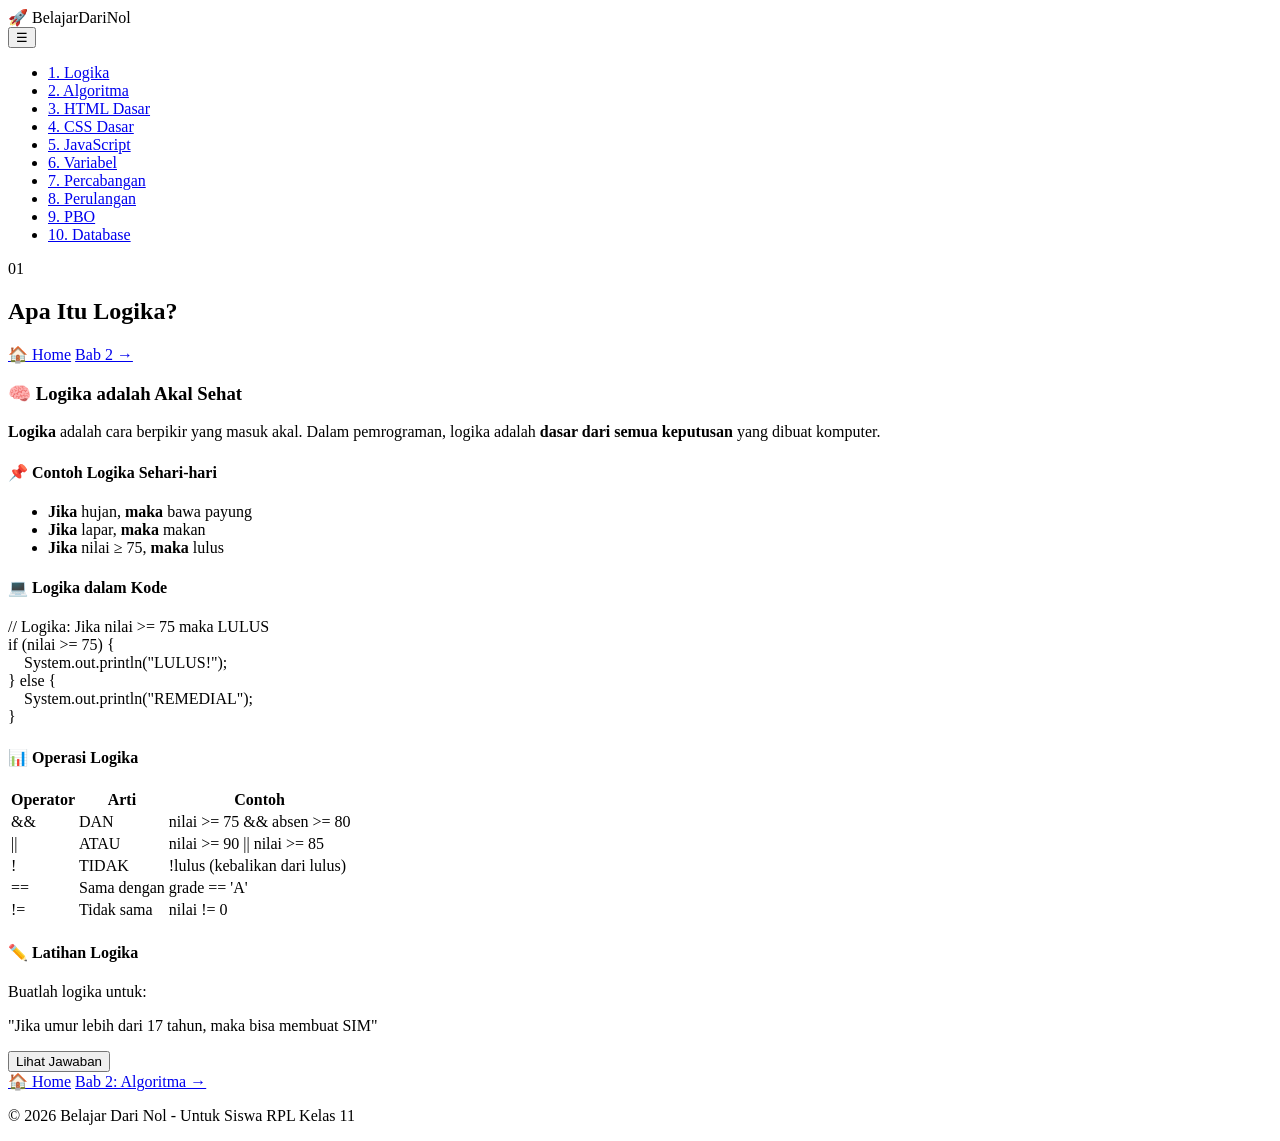
==== bab1.html @ 23e6b059 "Add initial HTML structure for Bab 1" ====
<!DOCTYPE html>
<html lang="id">
<head>
    <meta charset="UTF-8">
    <meta name="viewport" content="width=device-width, initial-scale=1.0">
    <title>Bab 1 - Logika Dasar</title>
    <link rel="stylesheet" href="style.css">
</head>
<body>

    <!-- ========== NAVBAR ========== -->
    <nav class="navbar">
        <div class="container">
            <div class="logo">
                <span class="logo-icon">🚀</span>
                <span class="logo-text">BelajarDariNol</span>
            </div>
            
            <button class="nav-toggle" id="navToggle">☰</button>
            
            <ul class="nav-menu" id="navMenu">
                <li><a href="bab1.html" class="active">1. Logika</a></li>
                <li><a href="bab2.html">2. Algoritma</a></li>
                <li><a href="bab3.html">3. HTML Dasar</a></li>
                <li><a href="bab4.html">4. CSS Dasar</a></li>
                <li><a href="bab5.html">5. JavaScript</a></li>
                <li><a href="bab6.html">6. Variabel</a></li>
                <li><a href="bab7.html">7. Percabangan</a></li>
                <li><a href="bab8.html">8. Perulangan</a></li>
                <li><a href="bab9.html">9. PBO</a></li>
                <li><a href="bab10.html">10. Database</a></li>
            </ul>
        </div>
    </nav>

    <!-- ========== BAB 1: LOGIKA ========== -->
    <section class="bab bab-full">
        <div class="container">
            <div class="bab-header">
                <span class="bab-number">01</span>
                <h2>Apa Itu Logika?</h2>
                <div class="bab-nav">
                    <a href="index.html" class="btn btn-small">🏠 Home</a>
                    <a href="bab2.html" class="btn btn-small btn-primary">Bab 2 →</a>
                </div>
            </div>
            
            <div class="bab-content">
                <div class="materi-box">
                    <h3>🧠 Logika adalah Akal Sehat</h3>
                    <p>
                        <strong>Logika</strong> adalah cara berpikir yang masuk akal. 
                        Dalam pemrograman, logika adalah <strong>dasar dari semua keputusan</strong> 
                        yang dibuat komputer.
                    </p>
                    
                    <div class="contoh-box">
                        <h4>📌 Contoh Logika Sehari-hari</h4>
                        <ul>
                            <li><strong>Jika</strong> hujan, <strong>maka</strong> bawa payung</li>
                            <li><strong>Jika</strong> lapar, <strong>maka</strong> makan</li>
                            <li><strong>Jika</strong> nilai ≥ 75, <strong>maka</strong> lulus</li>
                        </ul>
                    </div>
                    
                    <div class="contoh-box">
                        <h4>💻 Logika dalam Kode</h4>
                        <div class="code-block">
                            <span class="comment">// Logika: Jika nilai >= 75 maka LULUS</span><br>
                            <span class="keyword">if</span> (nilai >= 75) {<br>
                            &nbsp;&nbsp;&nbsp;&nbsp;<span class="output">System.out.println</span>(<span class="string">"LULUS!"</span>);<br>
                            } <span class="keyword">else</span> {<br>
                            &nbsp;&nbsp;&nbsp;&nbsp;<span class="output">System.out.println</span>(<span class="string">"REMEDIAL"</span>);<br>
                            }
                        </div>
                    </div>
                    
                    <div class="contoh-box">
                        <h4>📊 Operasi Logika</h4>
                        <table class="tag-table">
                            <tr><th>Operator</th><th>Arti</th><th>Contoh</th></tr>
                            <tr><td>&&</td><td>DAN</td><td>nilai >= 75 && absen >= 80</td></tr>
                            <tr><td>||</td><td>ATAU</td><td>nilai >= 90 || nilai >= 85</td></tr>
                            <tr><td>!</td><td>TIDAK</td><td>!lulus (kebalikan dari lulus)</td></tr>
                            <tr><td>==</td><td>Sama dengan</td><td>grade == 'A'</td></tr>
                            <tr><td>!=</td><td>Tidak sama</td><td>nilai != 0</td></tr>
                        </table>
                    </div>
                    
                    <div class="quiz-box">
                        <h4>✏️ Latihan Logika</h4>
                        <p>Buatlah logika untuk:</p>
                        <p class="quiz-soal">"Jika umur lebih dari 17 tahun, maka bisa membuat SIM"</p>
                        <button class="btn btn-small btn-info" onclick="tampilkanJawaban('jawaban1')">Lihat Jawaban</button>
                        <div id="jawaban1" class="jawaban" style="display:none;">
                            <div class="code-block">
                                <span class="keyword">if</span> (umur > 17) {<br>
                                &nbsp;&nbsp;&nbsp;&nbsp;<span class="output">System.out.println</span>(<span class="string">"Bisa membuat SIM"</span>);<br>
                                } <span class="keyword">else</span> {<br>
                                &nbsp;&nbsp;&nbsp;&nbsp;<span class="output">System.out.println</span>(<span class="string">"Belum cukup umur"</span>);<br>
                                }
                            </div>
                        </div>
                    </div>
                </div>
            </div>
            
            <!-- ========== BOTTOM NAV ========== -->
            <div class="bottom-nav">
                <a href="index.html" class="btn">🏠 Home</a>
                <a href="bab2.html" class="btn btn-primary">Bab 2: Algoritma →</a>
            </div>
        </div>
    </section>

    <footer class="footer">
        <div class="container">
            <p>© 2026 Belajar Dari Nol - Untuk Siswa RPL Kelas 11</p>
        </div>
    </footer>

    <script src="script.js"></script>
</body>
  </html>
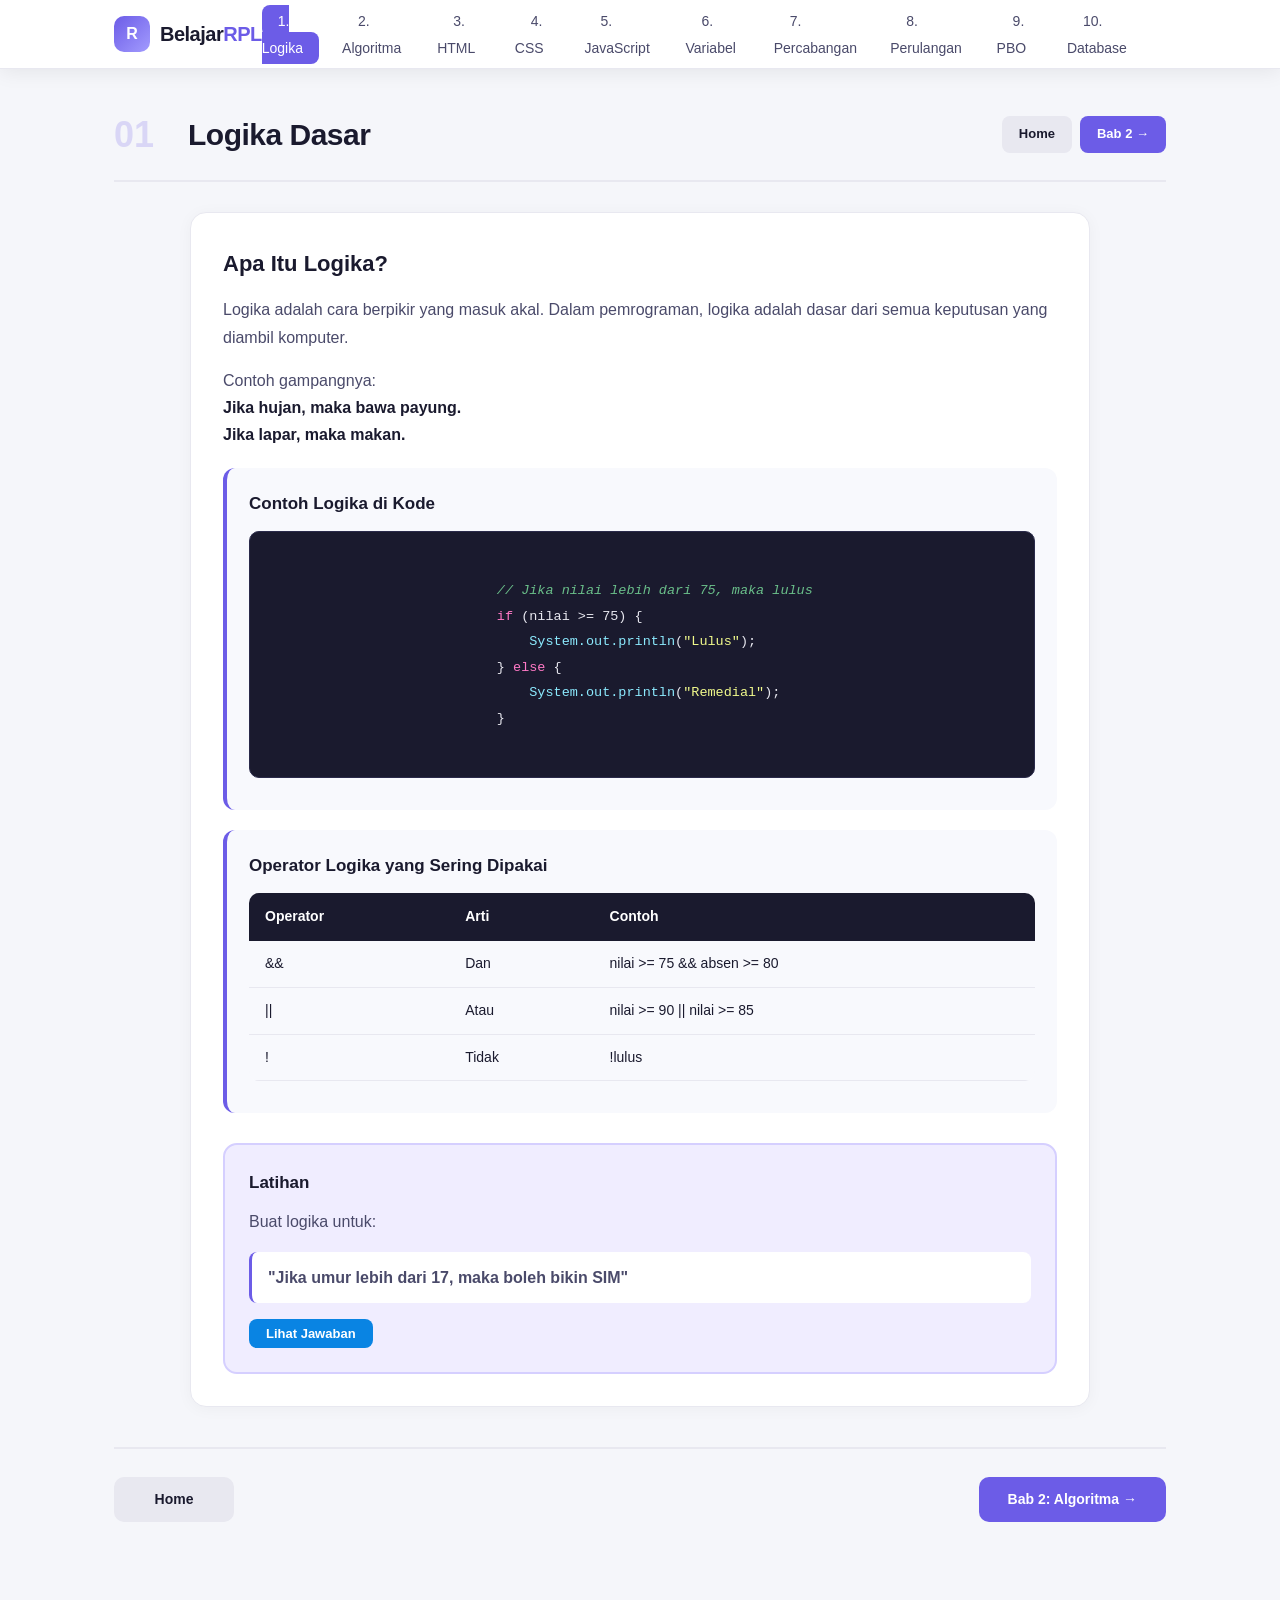
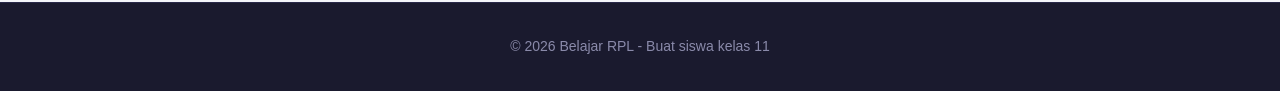
==== commit 87633fd7: "Update bab1.html" ====
--- a/bab1.html
+++ b/bab1.html
@@ -8,21 +8,25 @@
 </head>
 <body>
 
-    <!-- ========== NAVBAR ========== -->
+    <!-- NAVBAR -->
     <nav class="navbar">
         <div class="container">
-            <div class="logo">
-                <span class="logo-icon">🚀</span>
-                <span class="logo-text">BelajarDariNol</span>
-            </div>
-            
-            <button class="nav-toggle" id="navToggle">☰</button>
-            
+            <a href="index.html" class="logo">
+                <span class="logo-icon">R</span>
+                <span class="logo-text">Belajar<span>RPL</span></span>
+            </a>
+
+            <button class="nav-toggle" id="navToggle">
+                <span class="garis"></span>
+                <span class="garis"></span>
+                <span class="garis"></span>
+            </button>
+
             <ul class="nav-menu" id="navMenu">
                 <li><a href="bab1.html" class="active">1. Logika</a></li>
                 <li><a href="bab2.html">2. Algoritma</a></li>
-                <li><a href="bab3.html">3. HTML Dasar</a></li>
-                <li><a href="bab4.html">4. CSS Dasar</a></li>
+                <li><a href="bab3.html">3. HTML</a></li>
+                <li><a href="bab4.html">4. CSS</a></li>
                 <li><a href="bab5.html">5. JavaScript</a></li>
                 <li><a href="bab6.html">6. Variabel</a></li>
                 <li><a href="bab7.html">7. Percabangan</a></li>
@@ -33,81 +37,88 @@
         </div>
     </nav>
 
-    <!-- ========== BAB 1: LOGIKA ========== -->
-    <section class="bab bab-full">
+    <!-- BAB 1 -->
+    <section class="bab">
         <div class="container">
             <div class="bab-header">
                 <span class="bab-number">01</span>
-                <h2>Apa Itu Logika?</h2>
+                <h2>Logika Dasar</h2>
                 <div class="bab-nav">
-                    <a href="index.html" class="btn btn-small">🏠 Home</a>
+                    <a href="index.html" class="btn btn-small">Home</a>
                     <a href="bab2.html" class="btn btn-small btn-primary">Bab 2 →</a>
                 </div>
             </div>
-            
+
             <div class="bab-content">
                 <div class="materi-box">
-                    <h3>🧠 Logika adalah Akal Sehat</h3>
+                    <h3>Apa Itu Logika?</h3>
                     <p>
-                        <strong>Logika</strong> adalah cara berpikir yang masuk akal. 
-                        Dalam pemrograman, logika adalah <strong>dasar dari semua keputusan</strong> 
-                        yang dibuat komputer.
+                        Logika adalah cara berpikir yang masuk akal. Dalam pemrograman, logika adalah dasar dari semua keputusan yang diambil komputer.
                     </p>
-                    
+                    <p>
+                        Contoh gampangnya: <br>
+                        <strong>Jika hujan, maka bawa payung.</strong> <br>
+                        <strong>Jika lapar, maka makan.</strong>
+                    </p>
+
                     <div class="contoh-box">
-                        <h4>📌 Contoh Logika Sehari-hari</h4>
-                        <ul>
-                            <li><strong>Jika</strong> hujan, <strong>maka</strong> bawa payung</li>
-                            <li><strong>Jika</strong> lapar, <strong>maka</strong> makan</li>
-                            <li><strong>Jika</strong> nilai ≥ 75, <strong>maka</strong> lulus</li>
-                        </ul>
-                    </div>
-                    
-                    <div class="contoh-box">
-                        <h4>💻 Logika dalam Kode</h4>
+                        <h4>Contoh Logika di Kode</h4>
                         <div class="code-block">
-                            <span class="comment">// Logika: Jika nilai >= 75 maka LULUS</span><br>
-                            <span class="keyword">if</span> (nilai >= 75) {<br>
-                            &nbsp;&nbsp;&nbsp;&nbsp;<span class="output">System.out.println</span>(<span class="string">"LULUS!"</span>);<br>
-                            } <span class="keyword">else</span> {<br>
-                            &nbsp;&nbsp;&nbsp;&nbsp;<span class="output">System.out.println</span>(<span class="string">"REMEDIAL"</span>);<br>
+                            <span class="comment">// Jika nilai lebih dari 75, maka lulus</span>
+                            <span class="keyword">if</span> (nilai >= 75) {
+                                <span class="output">System.out.println</span>(<span class="string">"Lulus"</span>);
+                            } <span class="keyword">else</span> {
+                                <span class="output">System.out.println</span>(<span class="string">"Remedial"</span>);
                             }
                         </div>
                     </div>
-                    
+
                     <div class="contoh-box">
-                        <h4>📊 Operasi Logika</h4>
+                        <h4>Operator Logika yang Sering Dipakai</h4>
                         <table class="tag-table">
-                            <tr><th>Operator</th><th>Arti</th><th>Contoh</th></tr>
-                            <tr><td>&&</td><td>DAN</td><td>nilai >= 75 && absen >= 80</td></tr>
-                            <tr><td>||</td><td>ATAU</td><td>nilai >= 90 || nilai >= 85</td></tr>
-                            <tr><td>!</td><td>TIDAK</td><td>!lulus (kebalikan dari lulus)</td></tr>
-                            <tr><td>==</td><td>Sama dengan</td><td>grade == 'A'</td></tr>
-                            <tr><td>!=</td><td>Tidak sama</td><td>nilai != 0</td></tr>
+                            <tr>
+                                <th>Operator</th>
+                                <th>Arti</th>
+                                <th>Contoh</th>
+                            </tr>
+                            <tr>
+                                <td>&&</td>
+                                <td>Dan</td>
+                                <td>nilai >= 75 && absen >= 80</td>
+                            </tr>
+                            <tr>
+                                <td>||</td>
+                                <td>Atau</td>
+                                <td>nilai >= 90 || nilai >= 85</td>
+                            </tr>
+                            <tr>
+                                <td>!</td>
+                                <td>Tidak</td>
+                                <td>!lulus</td>
+                            </tr>
                         </table>
                     </div>
-                    
+
                     <div class="quiz-box">
-                        <h4>✏️ Latihan Logika</h4>
-                        <p>Buatlah logika untuk:</p>
-                        <p class="quiz-soal">"Jika umur lebih dari 17 tahun, maka bisa membuat SIM"</p>
+                        <h4>Latihan</h4>
+                        <p>Buat logika untuk:</p>
+                        <p class="quiz-soal">"Jika umur lebih dari 17, maka boleh bikin SIM"</p>
                         <button class="btn btn-small btn-info" onclick="tampilkanJawaban('jawaban1')">Lihat Jawaban</button>
                         <div id="jawaban1" class="jawaban" style="display:none;">
                             <div class="code-block">
-                                <span class="keyword">if</span> (umur > 17) {<br>
-                                &nbsp;&nbsp;&nbsp;&nbsp;<span class="output">System.out.println</span>(<span class="string">"Bisa membuat SIM"</span>);<br>
-                                } <span class="keyword">else</span> {<br>
-                                &nbsp;&nbsp;&nbsp;&nbsp;<span class="output">System.out.println</span>(<span class="string">"Belum cukup umur"</span>);<br>
+                                <span class="keyword">if</span> (umur > 17) {
+                                    <span class="output">System.out.println</span>(<span class="string">"Boleh bikin SIM"</span>);
+                                } <span class="keyword">else</span> {
+                                    <span class="output">System.out.println</span>(<span class="string">"Belum cukup umur"</span>);
                                 }
                             </div>
                         </div>
                     </div>
                 </div>
             </div>
-            
-            <!-- ========== BOTTOM NAV ========== -->
+
             <div class="bottom-nav">
-                <a href="index.html" class="btn">🏠 Home</a>
+                <a href="index.html" class="btn">Home</a>
                 <a href="bab2.html" class="btn btn-primary">Bab 2: Algoritma →</a>
             </div>
         </div>
@@ -115,10 +126,10 @@
 
     <footer class="footer">
         <div class="container">
-            <p>© 2026 Belajar Dari Nol - Untuk Siswa RPL Kelas 11</p>
+            <p>© 2026 Belajar RPL - Buat siswa kelas 11</p>
         </div>
     </footer>
 
     <script src="script.js"></script>
 </body>
-  </html>
+</html>
--- a/style.css
+++ b/style.css
@@ -0,0 +1,1182 @@
+/* ============================================
+   RESET & BASE
+   ============================================ */
+* {
+    margin: 0;
+    padding: 0;
+    box-sizing: border-box;
+}
+
+html {
+    scroll-behavior: smooth;
+}
+
+body {
+    font-family: -apple-system, BlinkMacSystemFont, 'Segoe UI', Roboto, Oxygen, Ubuntu, sans-serif;
+    line-height: 1.7;
+    color: #1a1a2e;
+    background: #f5f6fa;
+}
+
+::selection {
+    background: #6c5ce7;
+    color: white;
+}
+
+.container {
+    max-width: 1100px;
+    margin: 0 auto;
+    padding: 0 24px;
+}
+
+/* ============================================
+   NAVBAR
+   ============================================ */
+.navbar {
+    background: #ffffff;
+    color: #1a1a2e;
+    padding: 0;
+    position: sticky;
+    top: 0;
+    z-index: 9999;
+    box-shadow: 0 2px 20px rgba(0,0,0,0.08);
+    border-bottom: 1px solid #e8e8f0;
+}
+
+.navbar .container {
+    display: flex;
+    justify-content: space-between;
+    align-items: center;
+    height: 68px;
+}
+
+.logo {
+    display: flex;
+    align-items: center;
+    gap: 10px;
+    font-size: 20px;
+    font-weight: 800;
+    color: #1a1a2e;
+    text-decoration: none;
+    flex-shrink: 0;
+}
+
+.logo-icon {
+    width: 36px;
+    height: 36px;
+    background: linear-gradient(135deg, #6c5ce7, #a29bfe);
+    border-radius: 10px;
+    display: flex;
+    align-items: center;
+    justify-content: center;
+    color: white;
+    font-weight: 900;
+    font-size: 16px;
+}
+
+.logo-text {
+    letter-spacing: -0.5px;
+}
+
+.logo-text span {
+    color: #6c5ce7;
+}
+
+/* ===== HAMBURGER BUTTON ===== */
+.nav-toggle {
+    display: none;
+    background: none;
+    border: none;
+    cursor: pointer;
+    padding: 8px;
+    width: 44px;
+    height: 44px;
+    position: relative;
+    border-radius: 10px;
+    transition: background 0.3s;
+}
+
+.nav-toggle:hover {
+    background: #f0f0f5;
+}
+
+.nav-toggle:focus {
+    outline: none;
+}
+
+/* Hamburger lines */
+.hamburger-line {
+    display: block;
+    width: 26px;
+    height: 2.5px;
+    background: #1a1a2e;
+    border-radius: 4px;
+    position: absolute;
+    left: 50%;
+    transform: translateX(-50%);
+    transition: all 0.3s cubic-bezier(0.4, 0, 0.2, 1);
+}
+
+.hamburger-line:nth-child(1) {
+    top: 14px;
+}
+
+.hamburger-line:nth-child(2) {
+    top: 21px;
+}
+
+.hamburger-line:nth-child(3) {
+    top: 28px;
+}
+
+/* Hamburger active -> X */
+.nav-toggle.active .hamburger-line:nth-child(1) {
+    transform: translateX(-50%) rotate(45deg);
+    top: 21px;
+}
+
+.nav-toggle.active .hamburger-line:nth-child(2) {
+    opacity: 0;
+    transform: translateX(-50%) scaleX(0);
+}
+
+.nav-toggle.active .hamburger-line:nth-child(3) {
+    transform: translateX(-50%) rotate(-45deg);
+    top: 21px;
+}
+
+/* ===== NAV MENU ===== */
+.nav-menu {
+    display: flex;
+    list-style: none;
+    gap: 4px;
+    align-items: center;
+}
+
+.nav-menu li {
+    list-style: none;
+}
+
+.nav-menu a {
+    color: #4a4a6a;
+    text-decoration: none;
+    padding: 8px 16px;
+    border-radius: 8px;
+    font-size: 14px;
+    font-weight: 500;
+    transition: all 0.25s ease;
+    position: relative;
+}
+
+/* Hilangkan highlight biru bawaan browser */
+.nav-menu a:focus,
+.nav-menu a:active,
+.nav-menu a:visited {
+    outline: none;
+    -webkit-tap-highlight-color: transparent;
+}
+
+.nav-menu a:hover {
+    background: #f0f0f5;
+    color: #1a1a2e;
+}
+
+.nav-menu a.active {
+    background: #6c5ce7;
+    color: white;
+}
+
+.nav-menu a.active:hover {
+    background: #5a4bd1;
+    color: white;
+}
+
+/* ============================================
+   BUTTONS
+   ============================================ */
+.btn {
+    display: inline-block;
+    padding: 10px 28px;
+    border: none;
+    border-radius: 10px;
+    font-size: 14px;
+    font-weight: 600;
+    text-decoration: none;
+    cursor: pointer;
+    transition: all 0.3s ease;
+    background: #e8e8f0;
+    color: #1a1a2e;
+    text-align: center;
+    border: 1px solid transparent;
+}
+
+.btn:focus {
+    outline: none;
+    box-shadow: 0 0 0 3px rgba(108, 92, 231, 0.3);
+}
+
+.btn:hover {
+    transform: translateY(-2px);
+    box-shadow: 0 8px 25px rgba(0,0,0,0.12);
+}
+
+.btn-primary {
+    background: #6c5ce7;
+    color: white;
+}
+
+.btn-primary:hover {
+    background: #5a4bd1;
+    color: white;
+}
+
+.btn-outline {
+    background: transparent;
+    color: white;
+    border: 2px solid rgba(255,255,255,0.4);
+}
+
+.btn-outline:hover {
+    background: rgba(255,255,255,0.12);
+    border-color: white;
+    color: white;
+}
+
+.btn-success {
+    background: #00b894;
+    color: white;
+}
+
+.btn-success:hover {
+    background: #00a381;
+    color: white;
+}
+
+.btn-info {
+    background: #0984e3;
+    color: white;
+}
+
+.btn-info:hover {
+    background: #0773c9;
+    color: white;
+}
+
+.btn-small {
+    padding: 6px 16px;
+    font-size: 13px;
+    border-radius: 8px;
+}
+
+/* ============================================
+   HERO
+   ============================================ */
+.hero {
+    background: linear-gradient(135deg, #1a1a2e 0%, #16213e 50%, #0f3460 100%);
+    color: white;
+    padding: 80px 0 70px;
+    text-align: center;
+    position: relative;
+    overflow: hidden;
+}
+
+.hero::before {
+    content: '';
+    position: absolute;
+    top: -30%;
+    right: -10%;
+    width: 600px;
+    height: 600px;
+    background: radial-gradient(circle, rgba(108,92,231,0.15) 0%, transparent 70%);
+    border-radius: 50%;
+}
+
+.hero::after {
+    content: '';
+    position: absolute;
+    bottom: -30%;
+    left: -10%;
+    width: 500px;
+    height: 500px;
+    background: radial-gradient(circle, rgba(0,184,148,0.10) 0%, transparent 70%);
+    border-radius: 50%;
+}
+
+.hero h1 {
+    font-size: 44px;
+    margin-bottom: 16px;
+    position: relative;
+    z-index: 1;
+    letter-spacing: -1px;
+}
+
+.hero h1 span {
+    color: #a29bfe;
+}
+
+.hero p {
+    font-size: 18px;
+    max-width: 560px;
+    margin: 0 auto 32px;
+    opacity: 0.8;
+    position: relative;
+    z-index: 1;
+    line-height: 1.8;
+}
+
+.hero-buttons {
+    display: flex;
+    gap: 14px;
+    justify-content: center;
+    flex-wrap: wrap;
+    position: relative;
+    z-index: 1;
+}
+
+/* ============================================
+   SECTION TITLE
+   ============================================ */
+.section-title {
+    font-size: 30px;
+    text-align: center;
+    margin-bottom: 40px;
+    color: #1a1a2e;
+    font-weight: 800;
+    letter-spacing: -0.5px;
+}
+
+.section-title::after {
+    content: '';
+    display: block;
+    width: 50px;
+    height: 4px;
+    background: linear-gradient(90deg, #6c5ce7, #a29bfe);
+    margin: 10px auto 0;
+    border-radius: 4px;
+}
+
+/* ============================================
+   DAFTAR BAB (INDEX)
+   ============================================ */
+.daftar-bab {
+    padding: 60px 0;
+    background: #ffffff;
+}
+
+.bab-list {
+    display: grid;
+    grid-template-columns: 1fr;
+    gap: 10px;
+    max-width: 720px;
+    margin: 0 auto;
+}
+
+.bab-item {
+    display: flex;
+    align-items: center;
+    padding: 16px 20px;
+    background: #f8f9fd;
+    border-radius: 12px;
+    text-decoration: none;
+    color: #1a1a2e;
+    transition: all 0.3s ease;
+    border: 1px solid #e8e8f0;
+    gap: 16px;
+}
+
+.bab-item:hover {
+    background: #ffffff;
+    transform: translateX(6px);
+    box-shadow: 0 4px 20px rgba(0,0,0,0.06);
+    border-color: #6c5ce7;
+}
+
+.bab-item:focus {
+    outline: none;
+    box-shadow: 0 0 0 3px rgba(108, 92, 231, 0.2);
+}
+
+.bab-nomor {
+    font-size: 18px;
+    font-weight: 700;
+    color: #6c5ce7;
+    min-width: 40px;
+    font-feature-settings: "tnum";
+}
+
+.bab-nama {
+    font-weight: 600;
+    font-size: 15px;
+    flex: 1;
+    color: #1a1a2e;
+}
+
+.bab-desk {
+    color: #7a7a9a;
+    font-size: 13px;
+    display: none;
+}
+
+.bab-arrow {
+    color: #6c5ce7;
+    font-size: 18px;
+    font-weight: 300;
+    opacity: 0.4;
+    transition: opacity 0.3s;
+}
+
+.bab-item:hover .bab-arrow {
+    opacity: 1;
+}
+
+/* ============================================
+   BAB (HALAMAN MATERI)
+   ============================================ */
+.bab {
+    padding: 40px 0;
+}
+
+.bab-full {
+    min-height: 70vh;
+}
+
+.bab-alt {
+    background: #f8f9fd;
+}
+
+.bab-header {
+    display: flex;
+    align-items: center;
+    gap: 20px;
+    flex-wrap: wrap;
+    margin-bottom: 30px;
+    padding-bottom: 20px;
+    border-bottom: 2px solid #e8e8f0;
+}
+
+.bab-number {
+    font-size: 36px;
+    font-weight: 800;
+    color: #6c5ce7;
+    opacity: 0.2;
+    line-height: 1;
+    min-width: 54px;
+    font-feature-settings: "tnum";
+}
+
+.bab-header h2 {
+    font-size: 30px;
+    flex: 1;
+    color: #1a1a2e;
+    font-weight: 800;
+    letter-spacing: -0.5px;
+}
+
+.bab-nav {
+    display: flex;
+    gap: 8px;
+    margin-left: auto;
+    flex-wrap: wrap;
+}
+
+.bab-content {
+    max-width: 900px;
+    margin: 0 auto;
+}
+
+/* ============================================
+   MATERI BOX
+   ============================================ */
+.materi-box {
+    background: #ffffff;
+    border-radius: 16px;
+    padding: 32px;
+    box-shadow: 0 2px 16px rgba(0,0,0,0.04);
+    margin-bottom: 30px;
+    border: 1px solid #e8e8f0;
+}
+
+.materi-box h3 {
+    font-size: 22px;
+    color: #1a1a2e;
+    margin-bottom: 14px;
+    font-weight: 700;
+}
+
+.materi-box p {
+    margin-bottom: 16px;
+    color: #4a4a6a;
+}
+
+.materi-box strong {
+    color: #1a1a2e;
+}
+
+/* ============================================
+   CONTOH BOX
+   ============================================ */
+.contoh-box {
+    background: #f8f9fd;
+    border-radius: 12px;
+    padding: 22px;
+    margin: 20px 0;
+    border-left: 4px solid #6c5ce7;
+}
+
+.contoh-box h4 {
+    color: #1a1a2e;
+    margin-bottom: 12px;
+    font-size: 17px;
+    font-weight: 700;
+}
+
+.contoh-box ul,
+.contoh-box ol {
+    padding-left: 24px;
+    color: #4a4a6a;
+}
+
+.contoh-box li {
+    margin-bottom: 5px;
+}
+
+.contoh-box li strong {
+    color: #1a1a2e;
+}
+
+/* ============================================
+   CODE BLOCK
+   ============================================ */
+.code-block {
+    background: #1a1a2e;
+    color: #e8e8f0;
+    padding: 20px;
+    border-radius: 10px;
+    font-family: 'JetBrains Mono', 'Fira Code', 'Consolas', monospace;
+    font-size: 13.5px;
+    line-height: 1.9;
+    overflow-x: auto;
+    margin: 10px 0;
+    white-space: pre-wrap;
+    word-break: break-word;
+    border: 1px solid #2a2a4a;
+}
+
+.code-block .comment {
+    color: #6abf8a;
+    font-style: italic;
+}
+
+.code-block .keyword {
+    color: #ff79c6;
+}
+
+.code-block .string {
+    color: #f1fa8c;
+}
+
+.code-block .output {
+    color: #8be9fd;
+}
+
+.code-block .tag {
+    color: #ff79c6;
+}
+
+.code-block .attr {
+    color: #f1fa8c;
+}
+
+.code-block .selector {
+    color: #bd93f9;
+}
+
+.code-block .property {
+    color: #ff79c6;
+}
+
+.code-block .value {
+    color: #f1fa8c;
+}
+
+.code-block .class-name {
+    color: #ffb86c;
+}
+
+.code-block .number {
+    color: #ffb86c;
+}
+
+.code-block .operator {
+    color: #ff79c6;
+}
+
+/* ============================================
+   TABLE
+   ============================================ */
+.tag-table {
+    width: 100%;
+    border-collapse: collapse;
+    font-size: 14px;
+    margin: 10px 0;
+    border-radius: 10px;
+    overflow: hidden;
+}
+
+.tag-table th {
+    background: #1a1a2e;
+    color: white;
+    padding: 12px 16px;
+    text-align: left;
+    font-weight: 600;
+}
+
+.tag-table td {
+    padding: 11px 16px;
+    border-bottom: 1px solid #e8e8f0;
+}
+
+.tag-table tr:nth-child(even) {
+    background: #f8f9fd;
+}
+
+.tag-table tr:hover {
+    background: #f0f0f8;
+}
+
+.tag-table code {
+    background: #e8e8f0;
+    padding: 2px 8px;
+    border-radius: 4px;
+    font-size: 13px;
+    color: #1a1a2e;
+    font-family: 'JetBrains Mono', monospace;
+}
+
+/* ============================================
+   QUIZ
+   ============================================ */
+.quiz-box {
+    background: #f0edff;
+    border-radius: 14px;
+    padding: 24px;
+    margin-top: 30px;
+    border: 2px solid #d5cfff;
+}
+
+.quiz-box h4 {
+    color: #1a1a2e;
+    font-size: 17px;
+    margin-bottom: 10px;
+    font-weight: 700;
+}
+
+.quiz-soal {
+    font-weight: 600;
+    color: #4a2d8a;
+    padding: 12px 16px;
+    background: white;
+    border-radius: 8px;
+    margin: 10px 0 16px;
+    border-left: 3px solid #6c5ce7;
+}
+
+.jawaban {
+    margin-top: 15px;
+    padding: 16px;
+    background: white;
+    border-radius: 10px;
+    border: 2px solid #00b894;
+    animation: fadeIn 0.3s ease;
+}
+
+@keyframes fadeIn {
+    from {
+        opacity: 0;
+        transform: translateY(-8px);
+    }
+    to {
+        opacity: 1;
+        transform: translateY(0);
+    }
+}
+
+/* ============================================
+   BOTTOM NAV
+   ============================================ */
+.bottom-nav {
+    display: flex;
+    justify-content: space-between;
+    align-items: center;
+    gap: 12px;
+    margin-top: 40px;
+    padding-top: 28px;
+    border-top: 2px solid #e8e8f0;
+    flex-wrap: wrap;
+}
+
+.bottom-nav .btn {
+    min-width: 120px;
+    text-align: center;
+}
+
+/* ============================================
+   FOOTER
+   ============================================ */
+.footer {
+    background: #1a1a2e;
+    color: #8a8aaa;
+    padding: 32px 0;
+    text-align: center;
+    margin-top: 40px;
+    border-top: 1px solid #2a2a4a;
+}
+
+.footer p {
+    margin: 0;
+    font-size: 14px;
+}
+
+.footer .highlight {
+    color: #a29bfe;
+}
+
+/* ============================================
+   RESPONSIVE
+   ============================================ */
+@media (max-width: 992px) {
+    .bab-header h2 {
+        font-size: 26px;
+    }
+
+    .hero h1 {
+        font-size: 36px;
+    }
+}
+
+@media (max-width: 768px) {
+    /* Navbar */
+    .nav-toggle {
+        display: block;
+    }
+
+    .nav-menu {
+        display: none;
+        width: 100%;
+        flex-direction: column;
+        padding: 16px 0 20px;
+        gap: 4px;
+        border-top: 1px solid #e8e8f0;
+        margin-top: 0;
+        background: white;
+    }
+
+    .nav-menu.show {
+        display: flex;
+    }
+
+    .nav-menu a {
+        display: block;
+        padding: 10px 16px;
+        border-radius: 8px;
+        font-size: 15px;
+        width: 100%;
+    }
+
+    /* Hero */
+    .hero {
+        padding: 56px 0 48px;
+    }
+
+    .hero h1 {
+        font-size: 28px;
+    }
+
+    .hero p {
+        font-size: 15px;
+    }
+
+    /* Bab Header */
+    .bab-header {
+        flex-direction: column;
+        align-items: flex-start;
+    }
+
+    .bab-nav {
+        margin-left: 0;
+        width: 100%;
+    }
+
+    .bab-number {
+        font-size: 28px;
+        min-width: 44px;
+    }
+
+    .bab-header h2 {
+        font-size: 22px;
+    }
+
+    /* Bottom Nav */
+    .bottom-nav {
+        flex-direction: column;
+        align-items: stretch;
+    }
+
+    .bottom-nav .btn {
+        width: 100%;
+        text-align: center;
+    }
+
+    /* Code Block */
+    .code-block {
+        font-size: 12px;
+        padding: 14px;
+    }
+
+    /* Materi Box */
+    .materi-box {
+        padding: 20px;
+    }
+
+    .materi-box h3 {
+        font-size: 19px;
+    }
+
+    /* Table */
+    .tag-table {
+        font-size: 12px;
+    }
+
+    .tag-table th,
+    .tag-table td {
+        padding: 8px 12px;
+    }
+
+    /* Contoh Box */
+    .contoh-box {
+        padding: 16px;
+    }
+
+    /* Quiz */
+    .quiz-box {
+        padding: 18px;
+    }
+}
+
+@media (max-width: 480px) {
+    .hero h1 {
+        font-size: 22px;
+    }
+
+    .hero p {
+        font-size: 14px;
+    }
+
+    .bab-item {
+        padding: 12px 14px;
+        gap: 10px;
+    }
+
+    .bab-nama {
+        width: 100%;
+        font-size: 14px;
+        margin: 2px 0;
+    }
+
+    .bab-desk {
+        display: block;
+        width: 100%;
+        font-size: 12px;
+        color: #7a7a9a;
+    }
+
+    .bab-nomor {
+        font-size: 15px;
+        min-width: 32px;
+    }
+
+    .bab-arrow {
+        font-size: 14px;
+    }
+
+    .bab-number {
+        font-size: 22px;
+        min-width: 36px;
+    }
+
+    .bab-header h2 {
+        font-size: 19px;
+    }
+
+    .code-block {
+        font-size: 11px;
+        padding: 12px;
+        line-height: 1.7;
+    }
+
+    .btn {
+        padding: 8px 18px;
+        font-size: 13px;
+    }
+
+    .btn-small {
+        padding: 5px 12px;
+        font-size: 12px;
+    }
+
+    .tag-table {
+        font-size: 11px;
+    }
+
+    .tag-table th,
+    .tag-table td {
+        padding: 6px 8px;
+    }
+
+    .container {
+        padding: 0 14px;
+    }
+
+    .section-title {
+        font-size: 24px;
+    }
+
+    .logo {
+        font-size: 17px;
+    }
+}
+
+/* ============================================
+   SCROLLBAR STYLING
+   ============================================ */
+::-webkit-scrollbar {
+    width: 7px;
+    height: 7px;
+}
+
+::-webkit-scrollbar-track {
+    background: #e8e8f0;
+}
+
+::-webkit-scrollbar-thumb {
+    background: #6c5ce7;
+    border-radius: 10px;
+}
+
+::-webkit-scrollbar-thumb:hover {
+    background: #5a4bd1;
+}
+
+/* ============================================
+   PRINT STYLING
+   ============================================ */
+@media print {
+    .navbar,
+    .bab-nav,
+    .bottom-nav,
+    .footer {
+        display: none !important;
+    }
+
+    .bab {
+        padding: 20px 0 !important;
+    }
+
+    .materi-box {
+        box-shadow: none !important;
+        border: 1px solid #ddd !important;
+    }
+
+    .code-block {
+        background: #f5f5f5 !important;
+        color: #333 !important;
+        border: 1px solid #ddd !important;
+    }
+
+    .code-block .comment {
+        color: #2e7d32 !important;
+    }
+    .code-block .keyword {
+        color: #c62828 !important;
+    }
+    .code-block .string {
+        color: #e65100 !important;
+    }
+    .code-block .output {
+        color: #0d47a1 !important;
+    }
+}
+
+/* ============================================
+   UTILITY - Hilangkan highlight browser
+   ============================================ */
+*:focus {
+    outline: none;
+}
+
+*:focus-visible {
+    outline: 2px solid #6c5ce7;
+    outline-offset: 2px;
+}
+
+/* ============================================
+   STATISTIK SECTION (INDEX)
+   ============================================ */
+.stats-section {
+    padding: 50px 0;
+    background: #f8f9fd;
+}
+
+.stats-grid {
+    display: grid;
+    grid-template-columns: repeat(4, 1fr);
+    gap: 24px;
+    max-width: 800px;
+    margin: 0 auto;
+}
+
+.stat-card {
+    background: white;
+    border-radius: 14px;
+    padding: 28px 20px;
+    text-align: center;
+    border: 1px solid #e8e8f0;
+    transition: all 0.3s ease;
+}
+
+.stat-card:hover {
+    transform: translateY(-4px);
+    box-shadow: 0 8px 30px rgba(0,0,0,0.06);
+    border-color: #6c5ce7;
+}
+
+.stat-number {
+    display: block;
+    font-size: 32px;
+    font-weight: 800;
+    color: #6c5ce7;
+    line-height: 1.2;
+}
+
+.stat-label {
+    display: block;
+    font-size: 14px;
+    color: #7a7a9a;
+    margin-top: 4px;
+}
+
+/* ============================================
+   TENTANG SECTION (INDEX)
+   ============================================ */
+.tentang {
+    padding: 60px 0;
+    background: white;
+}
+
+.tentang-content {
+    max-width: 800px;
+    margin: 0 auto;
+    text-align: center;
+}
+
+.tentang-content > p {
+    font-size: 17px;
+    color: #4a4a6a;
+    margin-bottom: 40px;
+    line-height: 1.8;
+}
+
+.tentang-features {
+    display: grid;
+    grid-template-columns: repeat(3, 1fr);
+    gap: 24px;
+}
+
+.feature {
+    background: #f8f9fd;
+    border-radius: 14px;
+    padding: 28px 20px;
+    border: 1px solid #e8e8f0;
+    transition: all 0.3s ease;
+}
+
+.feature:hover {
+    border-color: #6c5ce7;
+    box-shadow: 0 4px 20px rgba(108, 92, 231, 0.06);
+}
+
+.feature-icon {
+    display: inline-flex;
+    align-items: center;
+    justify-content: center;
+    width: 44px;
+    height: 44px;
+    background: #6c5ce7;
+    color: white;
+    border-radius: 12px;
+    font-size: 18px;
+    font-weight: 700;
+    margin-bottom: 12px;
+}
+
+.feature h4 {
+    font-size: 16px;
+    color: #1a1a2e;
+    margin-bottom: 6px;
+}
+
+.feature p {
+    font-size: 14px;
+    color: #7a7a9a;
+    margin: 0;
+}
+
+/* ============================================
+   RESPONSIVE UNTUK INDEX
+   ============================================ */
+@media (max-width: 768px) {
+    .stats-grid {
+        grid-template-columns: repeat(2, 1fr);
+        gap: 16px;
+    }
+
+    .tentang-features {
+        grid-template-columns: 1fr;
+        gap: 16px;
+    }
+
+    .stat-card {
+        padding: 20px 16px;
+    }
+
+    .stat-number {
+        font-size: 26px;
+    }
+
+    .tentang-content > p {
+        font-size: 15px;
+    }
+}
+
+@media (max-width: 480px) {
+    .stats-grid {
+        grid-template-columns: 1fr 1fr;
+        gap: 12px;
+    }
+
+    .stat-card {
+        padding: 16px 12px;
+    }
+
+    .stat-number {
+        font-size: 22px;
+    }
+
+    .stat-label {
+        font-size: 12px;
+    }
+
+    .feature {
+        padding: 20px 16px;
+    }
+}
